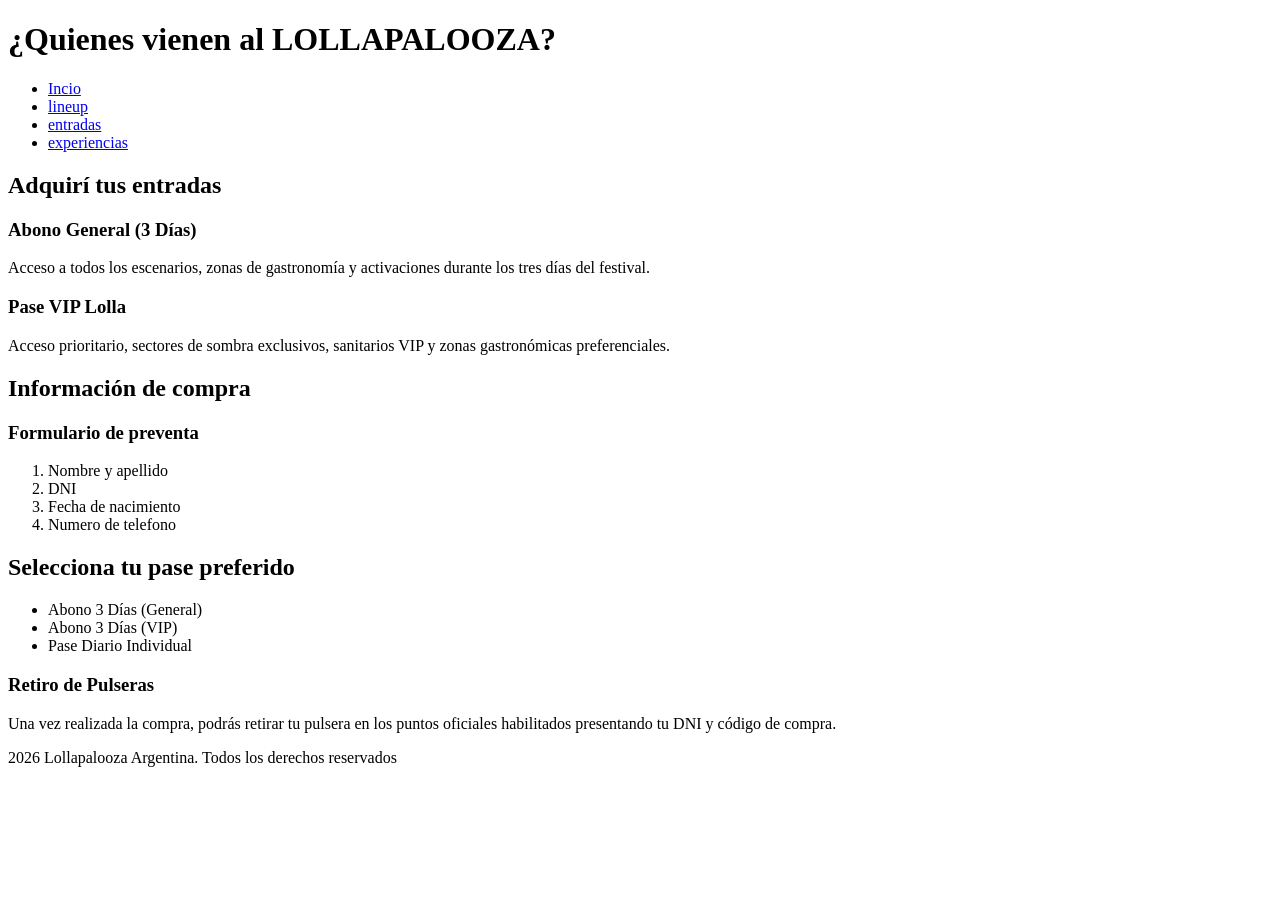
==== entradas.html @ 9bee9e16 "cambios en el html" ====
<!DOCTYPE html>
<html lang="en">
<head>
    <meta charset="UTF-8">
    <meta name="viewport" content="width=device-width, initial-scale=1.0">
    <title>Document</title>
</head>
<body>
    <header>
    <h1>¿Quienes vienen al LOLLAPALOOZA?</h1>

<nav> 
     <ul>
    <li><a href="index.html">Incio</a></li>
 <li><a href="lineup.html" >lineup</a></li>
  <li><a href="entradas.html"class="active">entradas</a></li>
   <li><a href="experiencias.html">experiencias</a></li>
    </ul>
</nav>
</header>
<main>
    <section>
        <h1> Adquirí tus entradas</h1>
        <article>
            <h3>Abono General (3 Días)</h3>
            <p>Acceso a todos los escenarios, zonas de gastronomía y activaciones durante los tres días del festival.</p>
        </article>
        <article>
            <h3>Pase VIP Lolla</h3>
            <p>Acceso prioritario, sectores de sombra exclusivos, sanitarios VIP y zonas gastronómicas preferenciales.</p>
        </article>
    </section>
    <section>
        <h1>Información de compra</h1>
        <article>
            <h3>Formulario de preventa</h3>
            <ol>
                <li> Nombre y apellido</li>
                <li>DNI</li>
                <li>Fecha de nacimiento</li>
                <li>Numero de telefono</li>
            </ol>
        </article>
        <article>
            <h2>Selecciona tu pase preferido</h2>
            <ul>
                <li>Abono 3 Días (General)</li>
                <li>Abono 3 Días (VIP)</li>
                <li>Pase Diario Individual</li>
            </ul>
        </article>
        <article>
                <h3>Retiro de Pulseras</h3>
                <p>Una vez realizada la compra, podrás retirar tu pulsera en los puntos oficiales habilitados presentando tu DNI y código de compra.</p>
            </article>
    </section>
</main>
<footer>
    <p>2026 Lollapalooza Argentina. Todos los derechos reservados</p>
</footer>
</body>
</html>
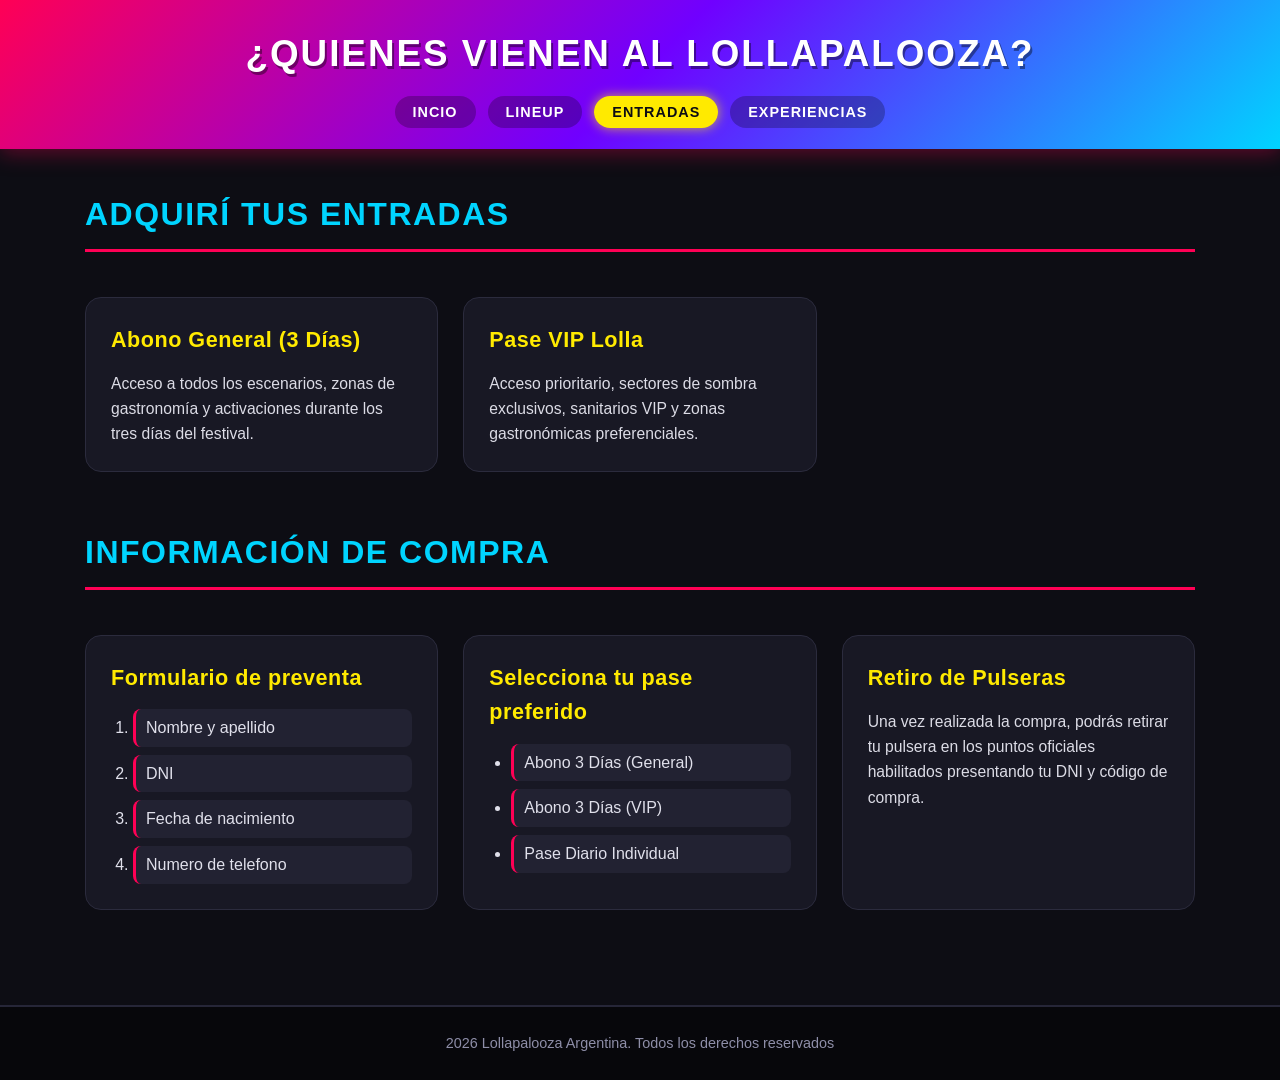
==== commit 942df976: "css" ====
--- a/entradas.html
+++ b/entradas.html
@@ -3,7 +3,8 @@
 <head>
     <meta charset="UTF-8">
     <meta name="viewport" content="width=device-width, initial-scale=1.0">
-    <title>Document</title>
+    <title>entradas</title>
+    <link rel="stylesheet" href="style.css">
 </head>
 <body>
     <header>
--- a/style.css
+++ b/style.css
@@ -0,0 +1,221 @@
+/* =========================================
+   RESET Y CONFIGURACIÓN GENERAL
+   ========================================= */
+* {
+    margin: 0;
+    padding: 0;
+    box-sizing: border-box;
+}
+
+body {
+    font-family: 'Segoe UI', Roboto, Helvetica, Arial, sans-serif;
+    background-color: #0d0d14;
+    color: #f4f4f9;
+    line-height: 1.6;
+    display: flex;
+    flex-direction: column;
+    min-height: 100vh;
+}
+
+/* =========================================
+   HEADER Y NAVEGACIÓN
+   ========================================= */
+header {
+    background: linear-gradient(135deg, #ff0055 0%, #7000ff 50%, #00d4ff 100%);
+    padding: 25px 20px;
+    text-align: center;
+    box-shadow: 0 4px 20px rgba(255, 0, 85, 0.35);
+    position: sticky;
+    top: 0;
+    z-index: 1000;
+}
+
+header h1 {
+    font-size: 2.3rem;
+    font-weight: 900;
+    letter-spacing: 2px;
+    text-transform: uppercase;
+    color: #ffffff;
+    text-shadow: 2px 3px 0px rgba(0, 0, 0, 0.4);
+    margin-bottom: 15px;
+}
+
+nav ul {
+    list-style: none;
+    display: flex;
+    justify-content: center;
+    flex-wrap: wrap;
+    gap: 12px;
+}
+
+nav ul li a {
+    text-decoration: none;
+    color: #ffffff;
+    font-weight: 700;
+    text-transform: uppercase;
+    font-size: 0.9rem;
+    letter-spacing: 1px;
+    padding: 8px 18px;
+    border-radius: 25px;
+    background-color: rgba(0, 0, 0, 0.25);
+    transition: all 0.3s ease;
+}
+
+nav ul li a:hover {
+    background-color: #ffffff;
+    color: #ff0055;
+    transform: translateY(-2px);
+}
+
+/* Clase active para marcar la página actual */
+nav ul li a.active {
+    background-color: #ffea00;
+    color: #0d0d14;
+    box-shadow: 0 0 12px rgba(255, 234, 0, 0.7);
+}
+
+/* =========================================
+   CONTENIDO PRINCIPAL (MAIN Y SECCIONES)
+   ========================================= */
+main {
+    max-width: 1150px;
+    width: 100%;
+    margin: 40px auto;
+    padding: 0 20px;
+    flex: 1;
+}
+
+main > h1,
+section > h1,
+section > h2 {
+    font-size: 2rem;
+    text-transform: uppercase;
+    letter-spacing: 1.5px;
+    color: #00d4ff;
+    margin-bottom: 20px;
+    padding-bottom: 8px;
+    border-bottom: 3px solid #ff0055;
+    display: inline-block;
+}
+
+section {
+    margin-bottom: 55px;
+    display: grid;
+    grid-template-columns: repeat(auto-fit, minmax(290px, 1fr));
+    gap: 25px;
+    align-items: start;
+}
+
+/* Hacer que los títulos y párrafos sueltos de sección ocupen todo el ancho */
+section > h1,
+section > h2,
+section > p {
+    grid-column: 1 / -1;
+}
+
+section > p {
+    font-size: 1.1rem;
+    color: #cccccc;
+    margin-top: -10px;
+    margin-bottom: 10px;
+}
+
+/* =========================================
+   TARJETAS (ARTICLES)
+   ========================================= */
+article {
+    background-color: #181824;
+    border: 1px solid #2b2b3d;
+    border-radius: 16px;
+    padding: 25px;
+    transition: transform 0.3s ease, box-shadow 0.3s ease, border-color 0.3s ease;
+    display: flex;
+    flex-direction: column;
+    gap: 14px;
+    height: 100%;
+}
+
+article:hover {
+    transform: translateY(-6px);
+    border-color: #00d4ff;
+    box-shadow: 0 10px 25px rgba(0, 212, 255, 0.18);
+}
+
+article h2,
+article h3 {
+    color: #ffea00;
+    font-size: 1.35rem;
+    letter-spacing: 0.5px;
+}
+
+article p {
+    color: #dcdce6;
+    font-size: 0.98rem;
+}
+
+/* =========================================
+   IMÁGENES
+   ========================================= */
+article img {
+    width: 100%;
+    height: 210px;
+    object-fit: cover;
+    border-radius: 10px;
+    background-color: #232333;
+}
+
+/* =========================================
+   LISTAS (ESPECIAL PARA ENTRADAS.HTML)
+   ========================================= */
+article ul,
+article ol {
+    padding-left: 22px;
+    color: #e0e0eb;
+    display: flex;
+    flex-direction: column;
+    gap: 8px;
+}
+
+article li {
+    padding: 6px 10px;
+    background-color: #222232;
+    border-radius: 8px;
+    border-left: 3px solid #ff0055;
+}
+
+/* =========================================
+   FOOTER
+   ========================================= */
+footer {
+    background-color: #07070b;
+    border-top: 2px solid #262638;
+    text-align: center;
+    padding: 25px 20px;
+    color: #8e8ea8;
+    font-size: 0.9rem;
+    margin-top: auto;
+}
+
+/* =========================================
+   RESPONSIVE (CELULARES)
+   ========================================= */
+@media (max-width: 600px) {
+    header h1 {
+        font-size: 1.6rem;
+    }
+
+    main > h1,
+    section > h1,
+    section > h2 {
+        font-size: 1.5rem;
+    }
+
+    nav ul {
+        gap: 8px;
+    }
+
+    nav ul li a {
+        font-size: 0.8rem;
+        padding: 6px 12px;
+    }
+}
